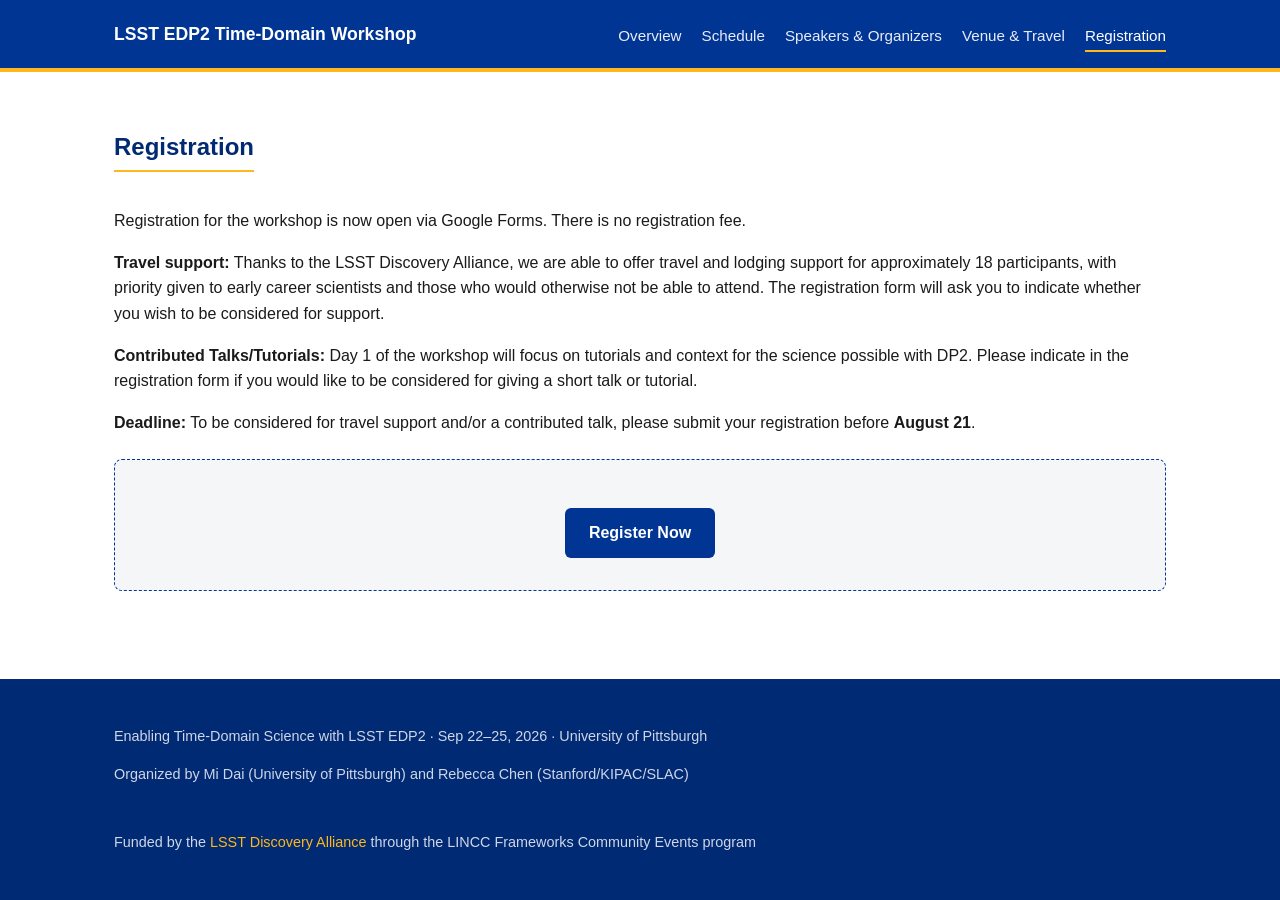
==== register.html @ ed8ef02f "Update site content: remove abstract tab, add SOC/LOC, revise copy - Remove abstract submission page" ====
<!DOCTYPE html>
<html lang="en">
<head>
  <meta charset="UTF-8">
  <meta name="viewport" content="width=device-width, initial-scale=1.0">
  <title>Registration &mdash; LSST EDP2 Time-Domain Workshop</title>
  <link rel="stylesheet" href="css/style.css">
</head>
<body>
  <header class="site-header">
    <div class="container">
      <a class="site-title" href="index.html">LSST EDP2 Time-Domain Workshop</a>
      <nav class="main-nav">
        <a href="index.html">Overview</a>
        <a href="schedule.html">Schedule</a>
        <a href="speakers.html">Speakers &amp; Organizers</a>
        <a href="venue.html">Venue &amp; Travel</a>
        <a href="register.html" aria-current="page">Registration</a>
      </nav>
    </div>
  </header>

  <section class="section">
    <div class="container">
      <h2>Registration</h2>
      <p>Registration for the workshop is now open via Google Forms. There is no registration fee.</p>
      <p>
        <strong>Travel support:</strong> Thanks to the LSST Discovery Alliance,
        we are able to offer travel and lodging support for approximately 18
        participants, with priority given to early career scientists and those
        who would otherwise not be able to attend. The registration form will
        ask you to indicate whether you wish to be considered for support.
      </p>
      <p>
        <strong>Contributed Talks/Tutorials:</strong> Day 1 of the workshop
        will focus on tutorials and context for the science possible with
        DP2. Please indicate in the registration form if you would like to
        be considered for giving a short talk or tutorial.
      </p>
      <p>
        <strong>Deadline:</strong> To be considered for travel support and/or
        a contributed talk, please submit your registration before
        <strong>August 21</strong>.
      </p>

      <div class="placeholder-box">
        <a class="btn" href="https://docs.google.com/forms/d/e/1FAIpQLSeoefttewdyKs3hgwr8BevrQOTmO-NfOZQxXaMghQci_zn-mQ/viewform?usp=header" target="_blank" rel="noopener">Register Now</a>
      </div>
    </div>
  </section>

  <footer class="site-footer">
    <div class="container footer-row">
      <div>
        <p>Enabling Time-Domain Science with LSST EDP2 &middot; Sep 22&ndash;25, 2026 &middot; University of Pittsburgh</p>
        <p>Organized by Mi Dai (University of Pittsburgh) and Rebecca Chen (Stanford/KIPAC/SLAC)</p>
      </div>
      <div>
        <p>Funded by the <a href="https://lsstdiscoveryalliance.org/lincc-frameworks-community-events/" target="_blank" rel="noopener">LSST Discovery Alliance</a> through the LINCC Frameworks Community Events program</p>
      </div>
    </div>
  </footer>
</body>
</html>
---- css/style.css ----
:root {
  --pitt-blue: #003594;
  --pitt-blue-dark: #002a73;
  --pitt-gold: #FFB81C;
  --text: #1a1a1a;
  --text-muted: #555;
  --bg: #ffffff;
  --bg-alt: #f5f6f8;
  --border: #e0e2e6;
  --max-width: 1100px;
}

* {
  box-sizing: border-box;
}

html, body {
  margin: 0;
  padding: 0;
}

body {
  font-family: "Helvetica Neue", Arial, sans-serif;
  color: var(--text);
  background: var(--bg);
  line-height: 1.6;
}

a {
  color: var(--pitt-blue);
  text-decoration: none;
}

a:hover {
  text-decoration: underline;
}

h1, h2, h3 {
  line-height: 1.25;
  color: var(--pitt-blue-dark);
}

.container {
  max-width: var(--max-width);
  margin: 0 auto;
  padding: 0 1.5rem;
}

/* Header / Nav */
.site-header {
  background: var(--pitt-blue);
  border-bottom: 4px solid var(--pitt-gold);
}

.site-header .container {
  display: flex;
  flex-wrap: wrap;
  align-items: center;
  justify-content: space-between;
  padding-top: 1rem;
  padding-bottom: 1rem;
}

.site-title {
  color: #fff;
  font-weight: 700;
  font-size: 1.1rem;
  text-decoration: none;
}

.site-title:hover {
  text-decoration: none;
  opacity: 0.9;
}

.main-nav {
  display: flex;
  flex-wrap: wrap;
  gap: 1.25rem;
  margin-top: 0.5rem;
}

.main-nav a {
  color: #e8ecf7;
  font-weight: 500;
  font-size: 0.95rem;
  padding-bottom: 2px;
}

.main-nav a:hover {
  color: #fff;
  text-decoration: none;
  border-bottom: 2px solid var(--pitt-gold);
}

.main-nav a[aria-current="page"] {
  color: #fff;
  border-bottom: 2px solid var(--pitt-gold);
}

/* Hero */
.hero {
  background: linear-gradient(135deg, var(--pitt-blue) 0%, var(--pitt-blue-dark) 100%);
  color: #fff;
  padding: 3.5rem 0;
  text-align: center;
}

.hero h1 {
  color: #fff;
  font-size: 2rem;
  margin-bottom: 0.5rem;
}

.hero p {
  color: #dbe2f5;
  font-size: 1.1rem;
  margin: 0.25rem 0;
}

.hero .accent {
  color: var(--pitt-gold);
  font-weight: 600;
}

/* Sections */
.section {
  padding: 2.5rem 0;
}

.section-alt {
  background: var(--bg-alt);
}

.section h2 {
  border-bottom: 2px solid var(--pitt-gold);
  padding-bottom: 0.5rem;
  display: inline-block;
}

/* Cards / Grid */
.card-grid {
  display: grid;
  grid-template-columns: repeat(auto-fit, minmax(260px, 1fr));
  gap: 1.5rem;
  margin-top: 1.5rem;
}

.card {
  background: var(--bg);
  border: 1px solid var(--border);
  border-radius: 8px;
  padding: 1.25rem;
  box-shadow: 0 1px 3px rgba(0,0,0,0.04);
}

.card h3 {
  margin-top: 0;
  margin-bottom: 0.25rem;
}

.card .role {
  color: var(--pitt-blue);
  font-weight: 600;
  font-size: 0.9rem;
  margin: 0 0 0.25rem;
}

.card .affiliation {
  color: var(--text-muted);
  font-size: 0.95rem;
  margin: 0;
}

/* Schedule */
.schedule-day {
  margin-bottom: 2rem;
}

.schedule-day h3 {
  margin-bottom: 0.75rem;
}

.session-list {
  list-style: none;
  padding: 0;
  margin: 0;
  border-top: 1px solid var(--border);
}

.session-list li {
  display: flex;
  gap: 1rem;
  padding: 0.75rem 0;
  border-bottom: 1px solid var(--border);
}

.session-time {
  flex: 0 0 100px;
  color: var(--pitt-blue);
  font-weight: 600;
}

.session-items {
  margin: 0;
  padding-left: 1.25rem;
}

.placeholder-note {
  color: var(--text-muted);
  font-style: italic;
  padding: 0.75rem 0;
}

/* Placeholder / CTA boxes (register, abstracts) */
.placeholder-box {
  background: var(--bg-alt);
  border: 1px dashed var(--pitt-blue);
  border-radius: 8px;
  padding: 2rem;
  text-align: center;
  margin-top: 1.5rem;
}

.btn {
  display: inline-block;
  background: var(--pitt-blue);
  color: #fff;
  padding: 0.75rem 1.5rem;
  border-radius: 6px;
  font-weight: 600;
  margin-top: 1rem;
}

.btn:hover {
  background: var(--pitt-blue-dark);
  text-decoration: none;
}

.btn[aria-disabled="true"] {
  background: #9aa5b8;
  cursor: not-allowed;
  pointer-events: none;
}

/* Sponsor / funding */
.funding-note {
  background: var(--bg-alt);
  border-left: 4px solid var(--pitt-gold);
  padding: 1rem 1.5rem;
  margin-top: 1.5rem;
}

/* Footer */
.site-footer {
  background: var(--pitt-blue-dark);
  color: #cfd6e8;
  padding: 2rem 0;
  margin-top: 3rem;
  font-size: 0.9rem;
}

.site-footer a {
  color: var(--pitt-gold);
}

.site-footer .footer-row {
  display: flex;
  flex-wrap: wrap;
  justify-content: space-between;
  gap: 1rem;
}

/* Responsive */
@media (max-width: 640px) {
  .hero {
    padding: 2.5rem 0;
  }

  .hero h1 {
    font-size: 1.5rem;
  }

  .site-header .container {
    flex-direction: column;
    align-items: flex-start;
  }

  .session-list li {
    flex-direction: column;
    gap: 0.25rem;
  }

  .footer-row {
    flex-direction: column;
  }
}
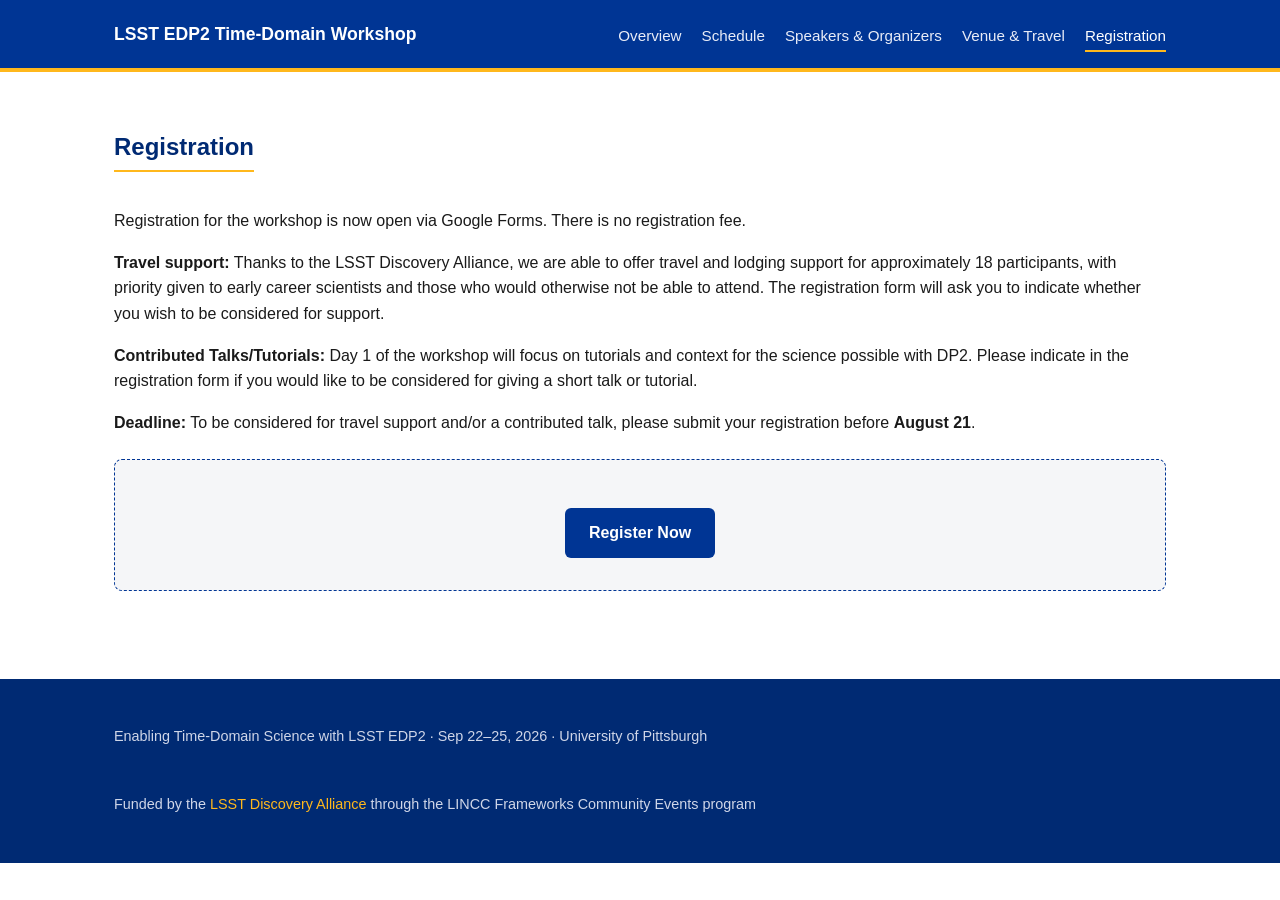
==== commit 3bf103e8: "Remove organizer line from footer Co-Authored-By: Claude Sonnet 5 <noreply@anthropic.com>" ====
--- a/register.html
+++ b/register.html
@@ -53,7 +53,6 @@
     <div class="container footer-row">
       <div>
         <p>Enabling Time-Domain Science with LSST EDP2 &middot; Sep 22&ndash;25, 2026 &middot; University of Pittsburgh</p>
-        <p>Organized by Mi Dai (University of Pittsburgh) and Rebecca Chen (Stanford/KIPAC/SLAC)</p>
       </div>
       <div>
         <p>Funded by the <a href="https://lsstdiscoveryalliance.org/lincc-frameworks-community-events/" target="_blank" rel="noopener">LSST Discovery Alliance</a> through the LINCC Frameworks Community Events program</p>
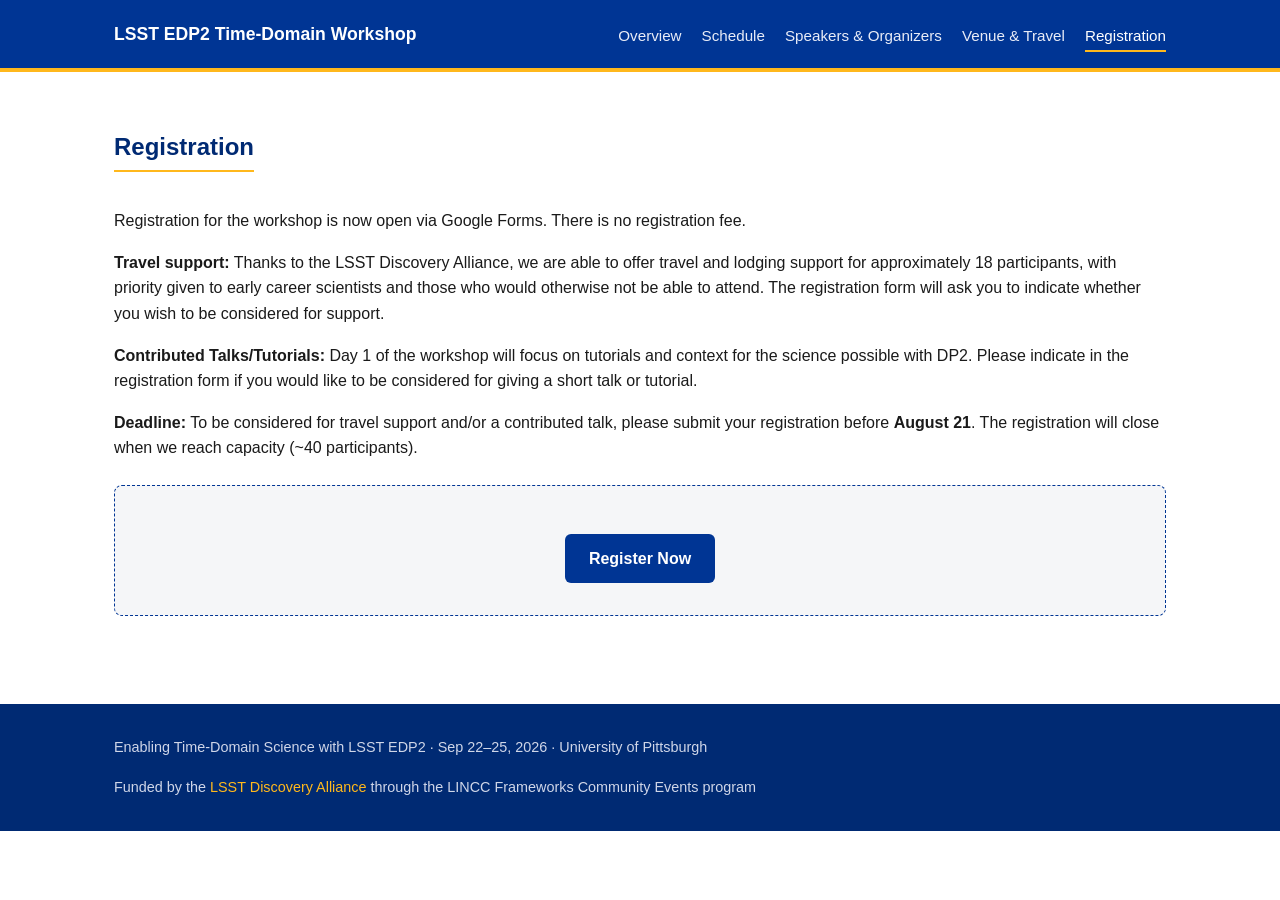
==== commit 535f6702: "Note registration will close at capacity Co-Authored-By: Claude Sonnet 5 <noreply@anthropic.com>" ====
--- a/register.html
+++ b/register.html
@@ -40,7 +40,8 @@
       <p>
         <strong>Deadline:</strong> To be considered for travel support and/or
         a contributed talk, please submit your registration before
-        <strong>August 21</strong>.
+        <strong>August 21</strong>. The registration will close when we reach
+        capacity (~40 participants).
       </p>
 
       <div class="placeholder-box">
--- a/css/style.css
+++ b/css/style.css
@@ -264,6 +264,10 @@
   color: var(--pitt-gold);
 }
 
+.site-footer p {
+  margin: 0;
+}
+
 .site-footer .footer-row {
   display: flex;
   flex-wrap: wrap;
@@ -293,5 +297,6 @@
 
   .footer-row {
     flex-direction: column;
-  }
-}
+    gap: 0.25rem;
+  }
+}
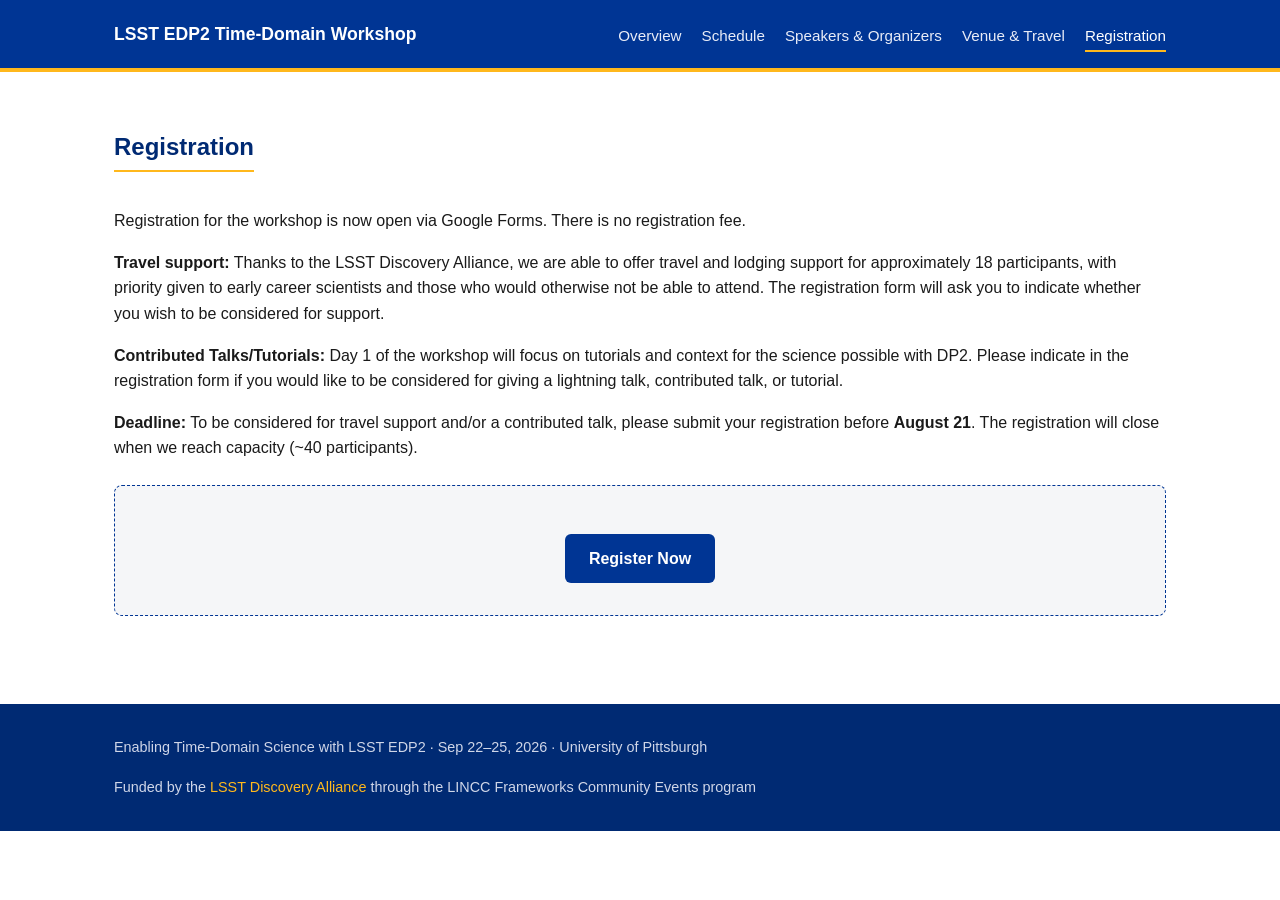
==== commit 8626ced6: "Add lightning talks to registration copy and Day 1 schedule Co-Authored-By: Claude Sonnet 5 <noreply" ====
--- a/register.html
+++ b/register.html
@@ -35,7 +35,8 @@
         <strong>Contributed Talks/Tutorials:</strong> Day 1 of the workshop
         will focus on tutorials and context for the science possible with
         DP2. Please indicate in the registration form if you would like to
-        be considered for giving a short talk or tutorial.
+        be considered for giving a lightning talk, contributed talk, or
+        tutorial.
       </p>
       <p>
         <strong>Deadline:</strong> To be considered for travel support and/or
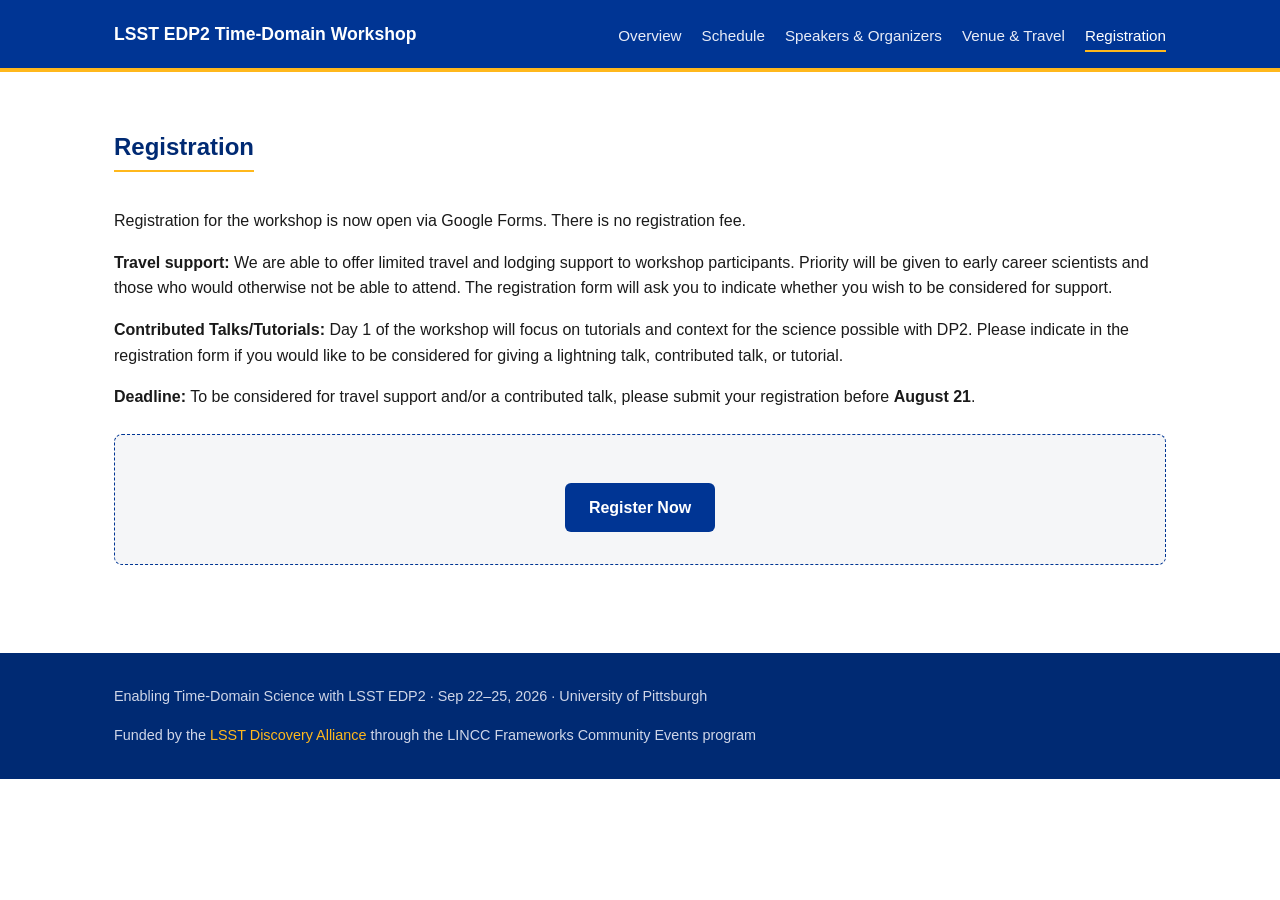
==== commit 98fe57e5: "Soften travel support wording and drop capacity note Co-Authored-By: Claude Sonnet 5 <noreply@anthro" ====
--- a/register.html
+++ b/register.html
@@ -25,9 +25,7 @@
       <h2>Registration</h2>
       <p>Registration for the workshop is now open via Google Forms. There is no registration fee.</p>
       <p>
-        <strong>Travel support:</strong> Thanks to the LSST Discovery Alliance,
-        we are able to offer travel and lodging support for approximately 18
-        participants, with priority given to early career scientists and those
+        <strong>Travel support:</strong> We are able to offer limited travel and lodging support to workshop participants. Priority will be given to early career scientists and those
         who would otherwise not be able to attend. The registration form will
         ask you to indicate whether you wish to be considered for support.
       </p>
@@ -41,8 +39,7 @@
       <p>
         <strong>Deadline:</strong> To be considered for travel support and/or
         a contributed talk, please submit your registration before
-        <strong>August 21</strong>. The registration will close when we reach
-        capacity (~40 participants).
+        <strong>August 21</strong>. 
       </p>
 
       <div class="placeholder-box">
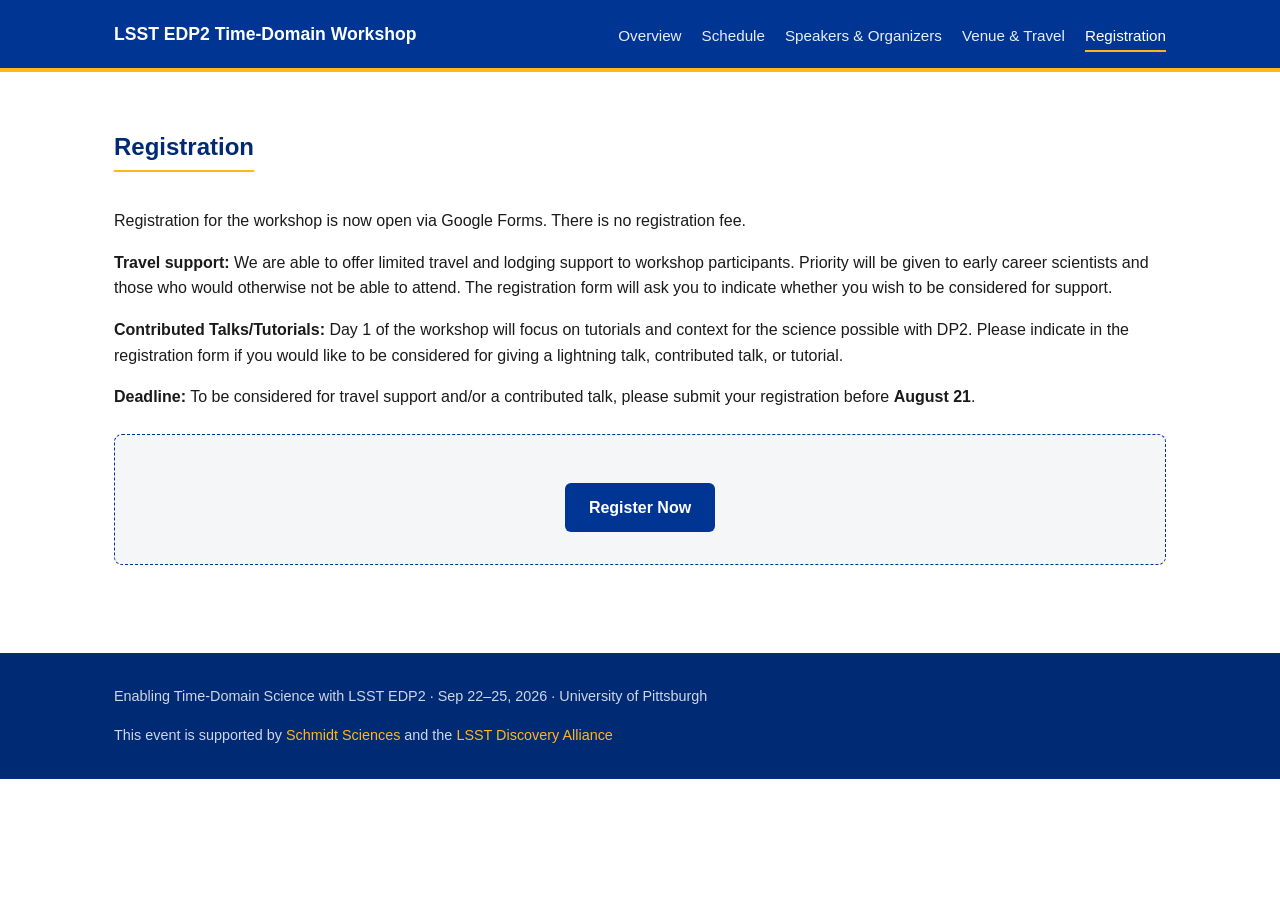
==== commit 9de364ae: "Update funding acknowledgment to credit Schmidt Sciences and LSST Discovery Alliance Co-Authored-By:" ====
--- a/register.html
+++ b/register.html
@@ -54,7 +54,7 @@
         <p>Enabling Time-Domain Science with LSST EDP2 &middot; Sep 22&ndash;25, 2026 &middot; University of Pittsburgh</p>
       </div>
       <div>
-        <p>Funded by the <a href="https://lsstdiscoveryalliance.org/lincc-frameworks-community-events/" target="_blank" rel="noopener">LSST Discovery Alliance</a> through the LINCC Frameworks Community Events program</p>
+        <p>This event is supported by <a href="https://www.schmidtsciences.org/" target="_blank" rel="noopener">Schmidt Sciences</a> and the <a href="https://lsstdiscoveryalliance.org/lincc-frameworks-community-events/" target="_blank" rel="noopener">LSST Discovery Alliance</a></p>
       </div>
     </div>
   </footer>
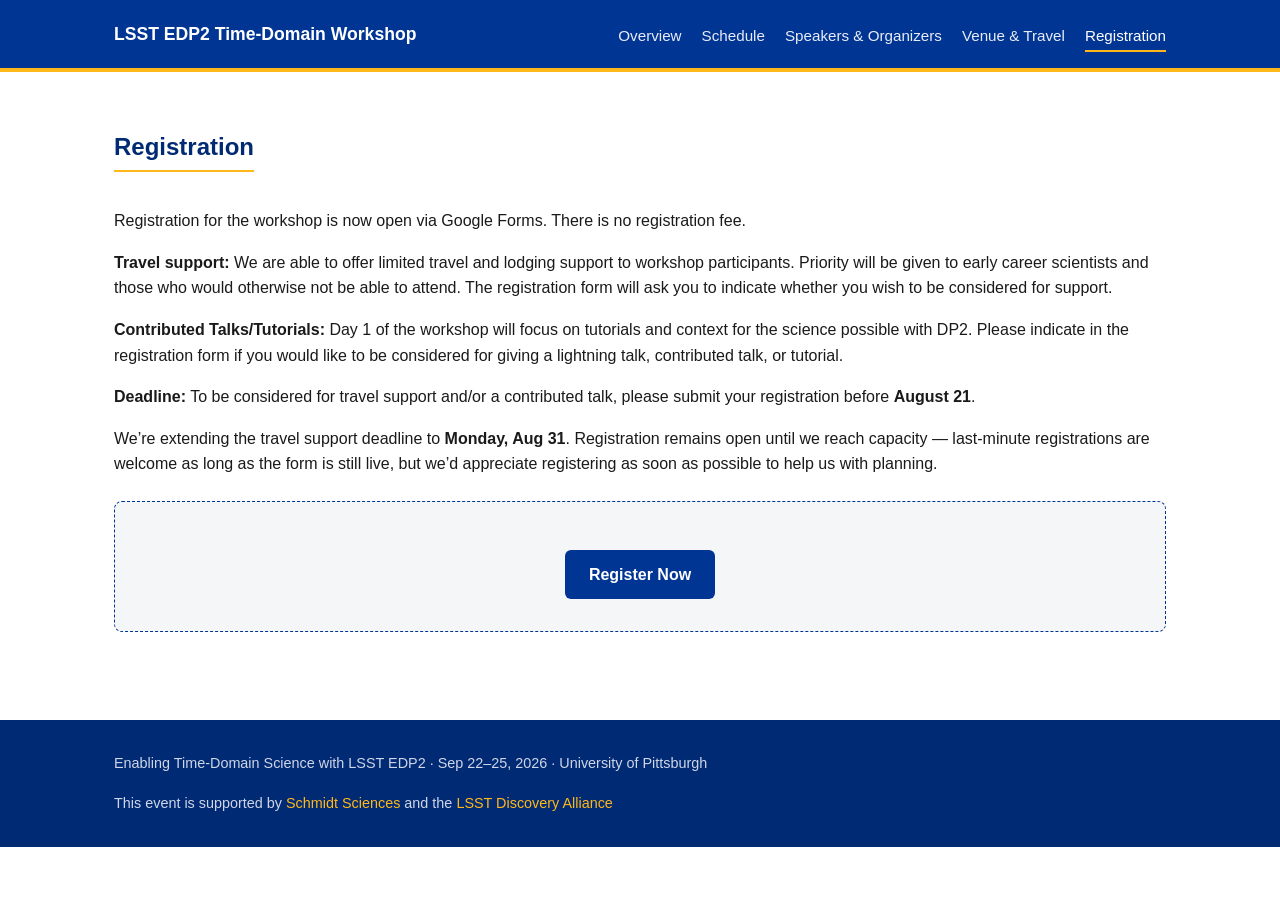
==== commit cb29a60b: "Extend travel support deadline note and clarify capacity policy Co-Authored-By: Claude Sonnet 5 <nor" ====
--- a/register.html
+++ b/register.html
@@ -39,7 +39,14 @@
       <p>
         <strong>Deadline:</strong> To be considered for travel support and/or
         a contributed talk, please submit your registration before
-        <strong>August 21</strong>. 
+        <strong>August 21</strong>.
+      </p>
+      <p>
+        We&rsquo;re extending the travel support deadline to <strong>Monday, Aug 31</strong>.
+        Registration remains open until we reach capacity &mdash; last-minute
+        registrations are welcome as long as the form is still live, but
+        we&rsquo;d appreciate registering as soon as possible to help us with
+        planning.
       </p>
 
       <div class="placeholder-box">
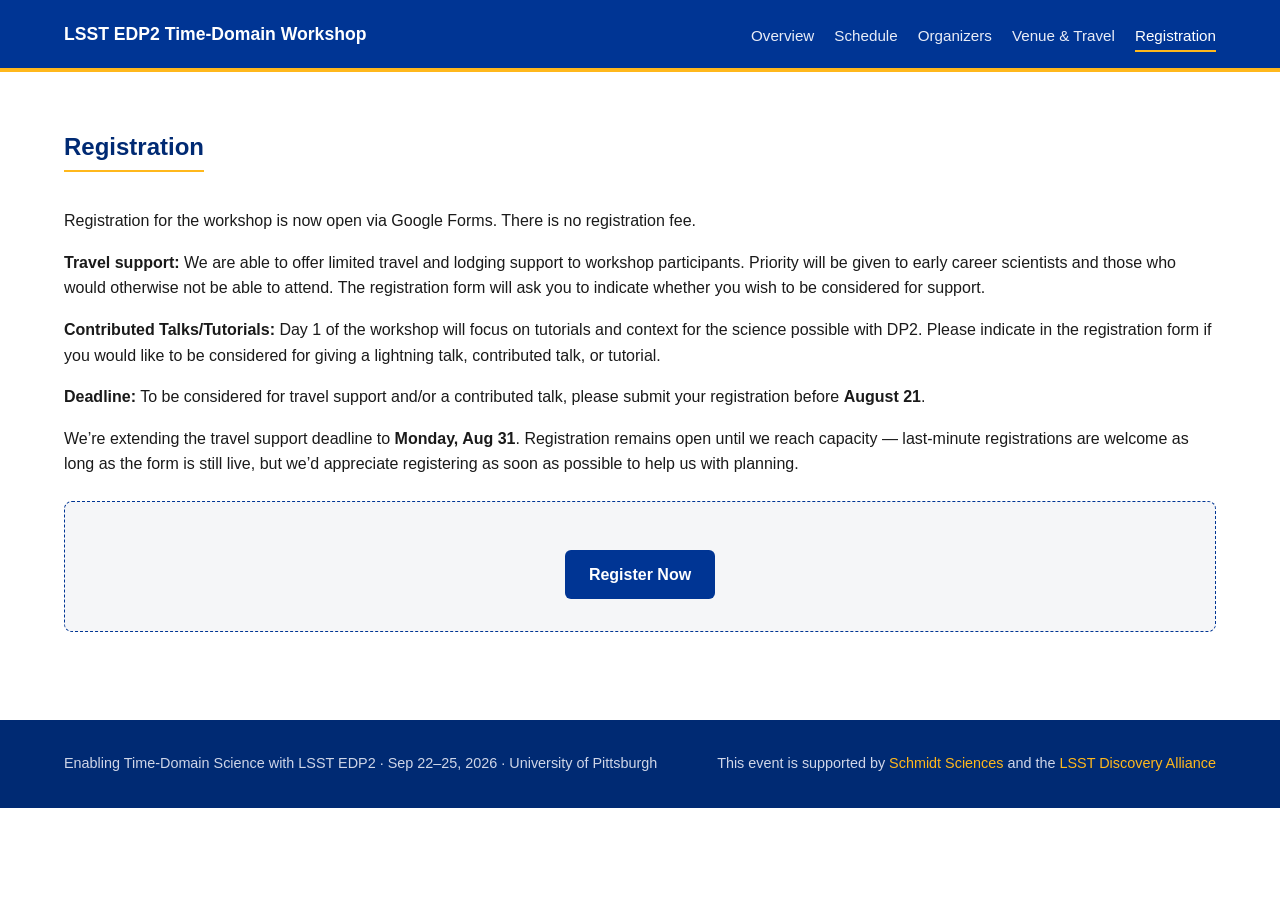
==== commit 715230a8: "Rename Speakers & Organizers tab to Organizers, remove placeholder sentence Co-Authored-By: Claude S" ====
--- a/register.html
+++ b/register.html
@@ -13,7 +13,7 @@
       <nav class="main-nav">
         <a href="index.html">Overview</a>
         <a href="schedule.html">Schedule</a>
-        <a href="speakers.html">Speakers &amp; Organizers</a>
+        <a href="speakers.html">Organizers</a>
         <a href="venue.html">Venue &amp; Travel</a>
         <a href="register.html" aria-current="page">Registration</a>
       </nav>
--- a/css/style.css
+++ b/css/style.css
@@ -7,7 +7,7 @@
   --bg: #ffffff;
   --bg-alt: #f5f6f8;
   --border: #e0e2e6;
-  --max-width: 1100px;
+  --max-width: 1200px;
 }
 
 * {
@@ -181,29 +181,67 @@
   margin-bottom: 0.75rem;
 }
 
-.session-list {
-  list-style: none;
-  padding: 0;
-  margin: 0;
+.agenda-block {
+  margin-bottom: 1.5rem;
+}
+
+.agenda-block-label {
+  text-transform: uppercase;
+  letter-spacing: 0.05em;
+  font-size: 0.8rem;
+  font-weight: 700;
+  color: var(--pitt-blue);
+  margin: 0 0 0.4rem;
+}
+
+.agenda-rows {
   border-top: 1px solid var(--border);
 }
 
-.session-list li {
-  display: flex;
+.agenda-row {
+  display: grid;
+  grid-template-columns: 110px 1fr 220px;
   gap: 1rem;
-  padding: 0.75rem 0;
+  padding: 0.6rem 0;
   border-bottom: 1px solid var(--border);
-}
-
-.session-time {
-  flex: 0 0 100px;
+  align-items: baseline;
+}
+
+.agenda-row-time {
   color: var(--pitt-blue);
   font-weight: 600;
-}
-
-.session-items {
-  margin: 0;
-  padding-left: 1.25rem;
+  font-variant-numeric: tabular-nums;
+  white-space: nowrap;
+}
+
+.agenda-row-text {
+  color: var(--text);
+}
+
+.agenda-row-speaker {
+  color: var(--text-muted);
+  font-style: italic;
+  font-size: 0.9rem;
+  white-space: nowrap;
+}
+
+.agenda-row--label {
+  grid-template-columns: 1fr;
+}
+
+.agenda-row--label .agenda-row-text {
+  font-style: italic;
+  font-weight: 600;
+  color: var(--text-muted);
+}
+
+.agenda-row--sub {
+  grid-template-columns: 1fr 220px;
+  padding: 0.4rem 0 0.4rem 1.75rem;
+}
+
+.agenda-row--sub .agenda-row-text {
+  font-size: 0.9rem;
 }
 
 .placeholder-note {
@@ -290,9 +328,30 @@
     align-items: flex-start;
   }
 
-  .session-list li {
-    flex-direction: column;
-    gap: 0.25rem;
+  .agenda-row {
+    grid-template-columns: 80px 1fr;
+    grid-template-areas:
+      "time text"
+      "speaker speaker";
+    gap: 0.25rem 0.5rem;
+  }
+
+  .agenda-row-time {
+    grid-area: time;
+  }
+
+  .agenda-row-text {
+    grid-area: text;
+  }
+
+  .agenda-row-speaker {
+    grid-area: speaker;
+    padding-left: calc(80px + 0.5rem);
+    white-space: normal;
+  }
+
+  .agenda-row-speaker:empty {
+    display: none;
   }
 
   .footer-row {
